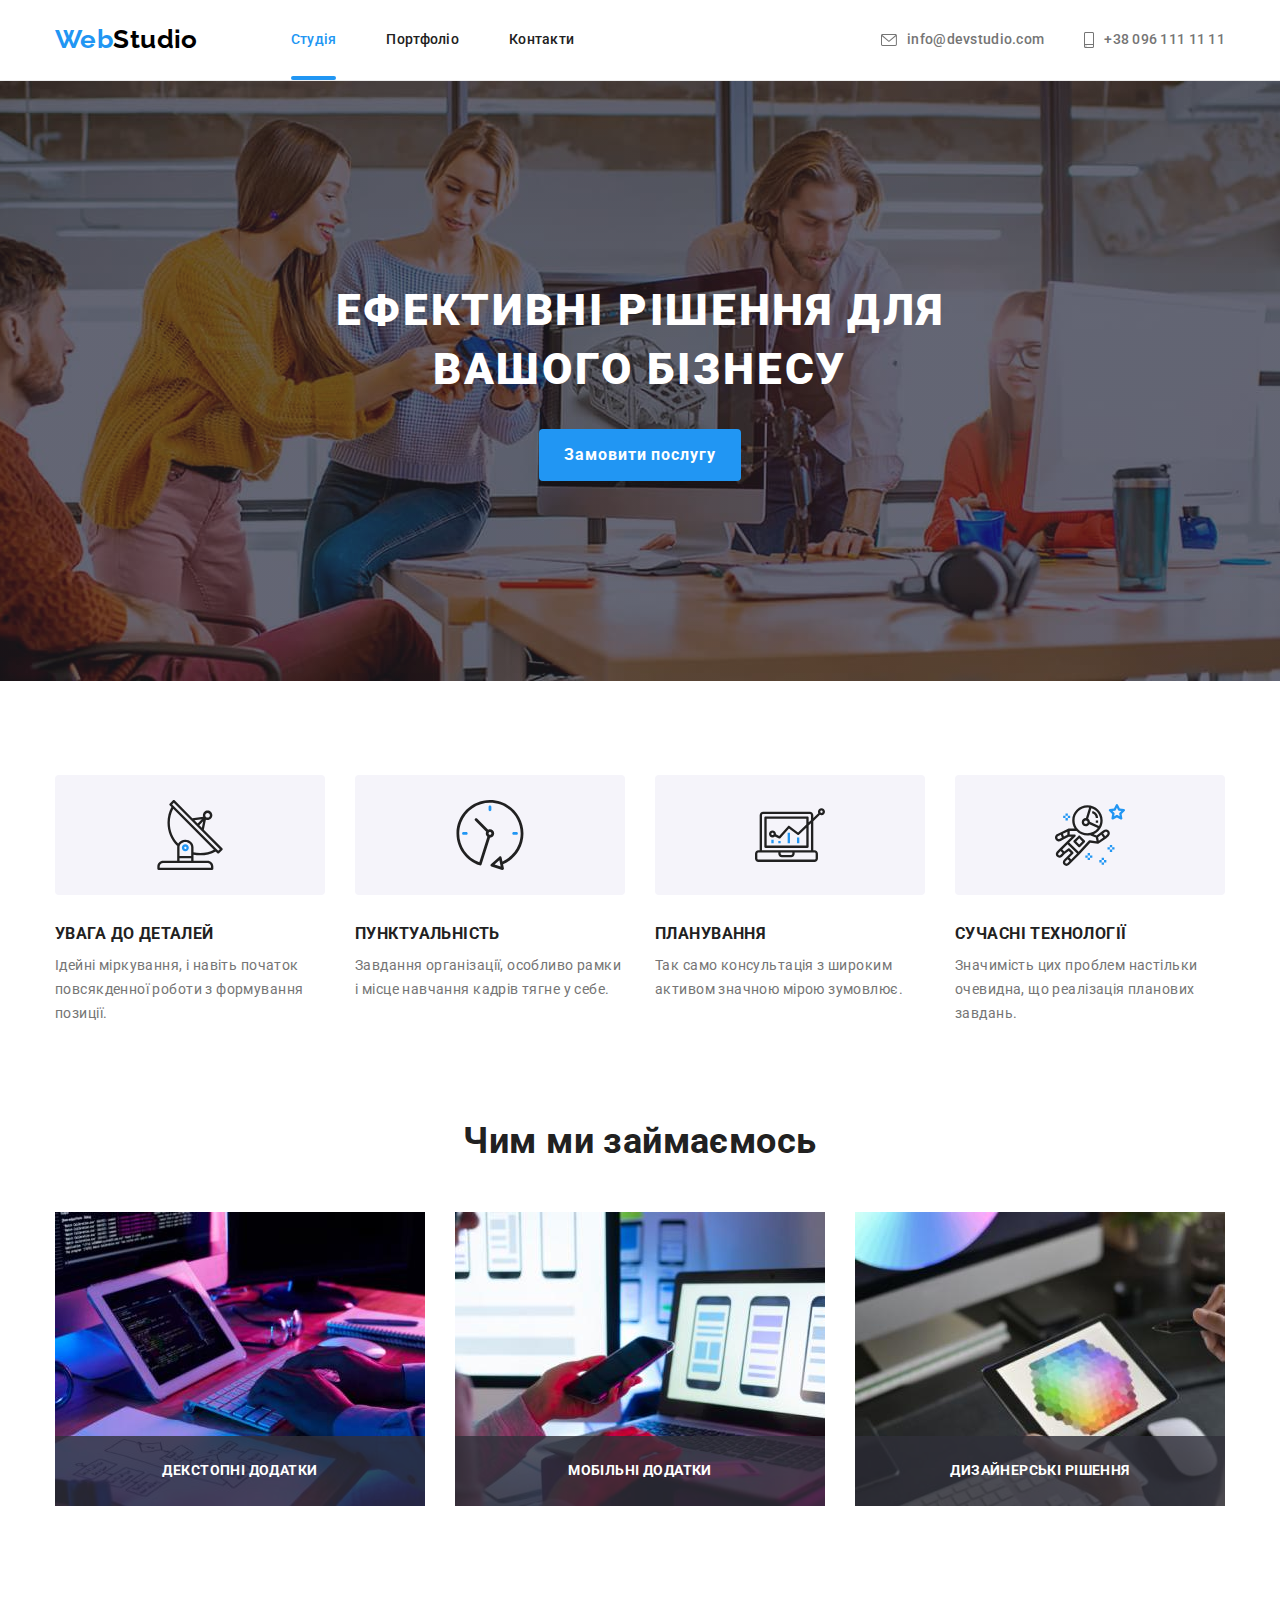
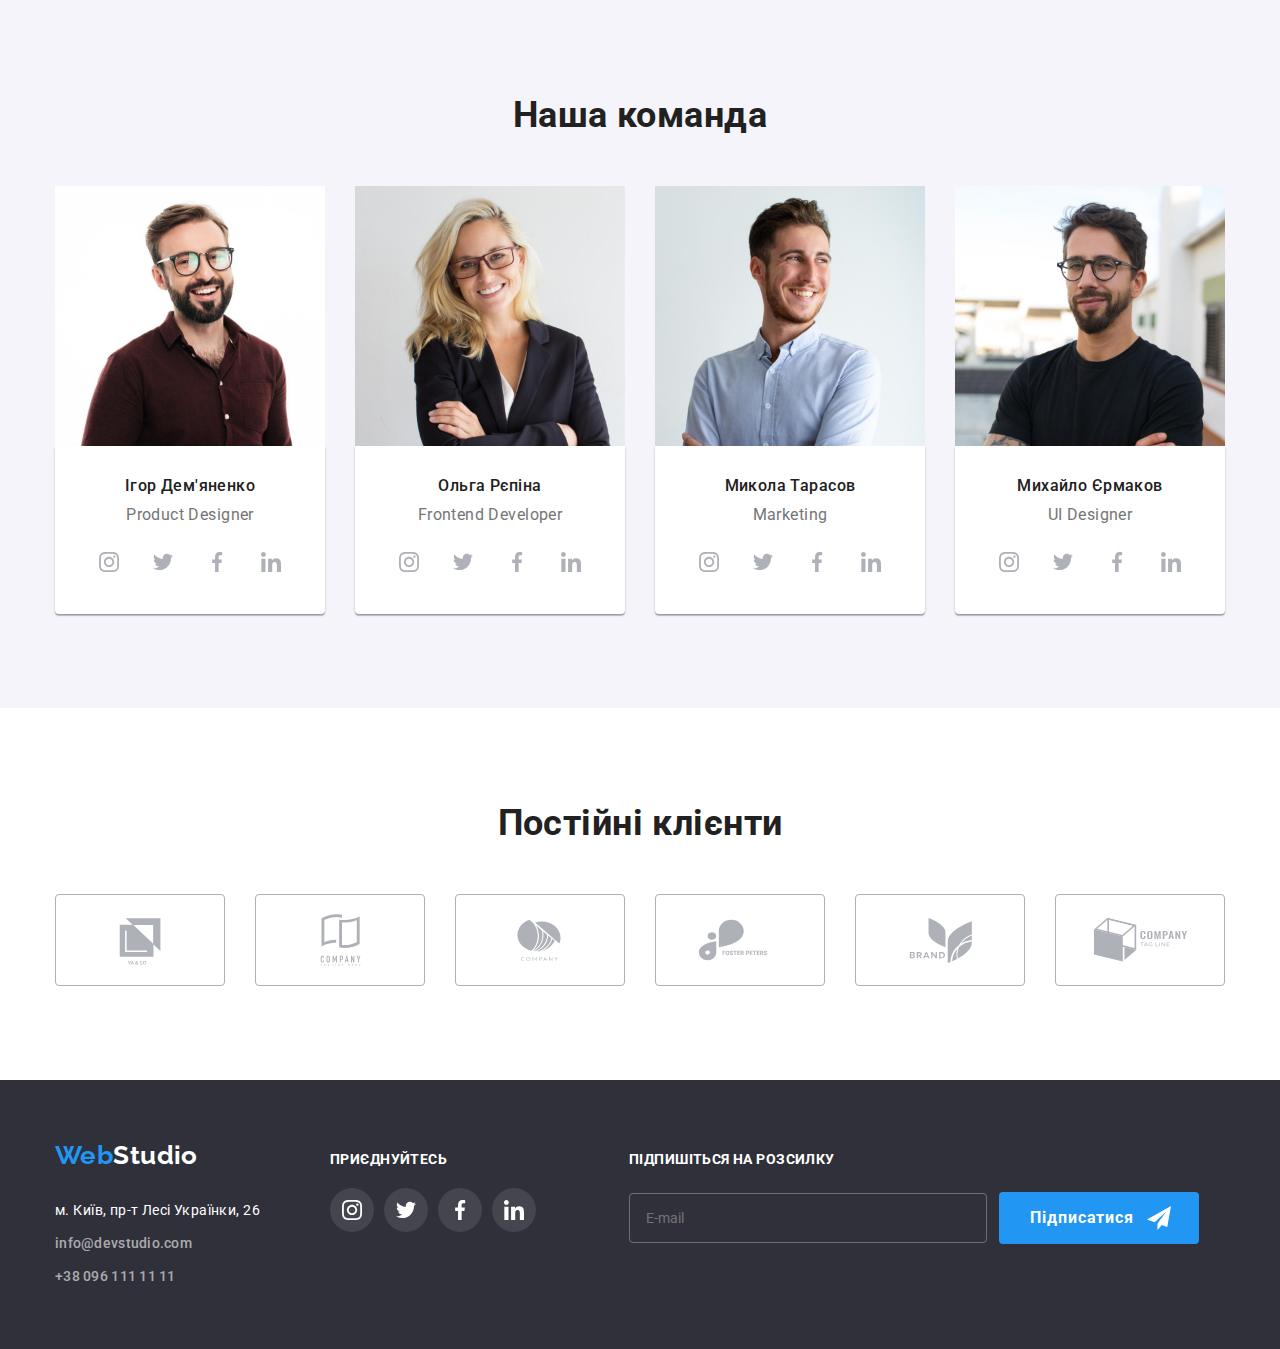
==== index.html @ a592a8cf "додала розмітку та оформлення форм" ====
<!DOCTYPE html>
<html lang="uk">
  <head>
    <meta charset="UTF-8" />
    <meta http-equiv="X-UA-Compatible" content="IE=edge" />
    <meta name="viewport" content="width=device-width, initial-scale=1.0" />
    <title>Web Studio</title>
    <link rel="preconnect" href="https://fonts.googleapis.com" />
    <link rel="preconnect" href="https://fonts.gstatic.com" crossorigin />
    <link
      href="https://fonts.googleapis.com/css2?family=Raleway:wght@700&family=Roboto:wght@400;500;700;900&display=swap"
      rel="stylesheet"
    />
    <link
      rel="stylesheet"
      href="https://cdnjs.cloudflare.com/ajax/libs/modern-normalize/1.1.0/modern-normalize.min.css"
    />
    <link rel="stylesheet" href="./css/styles.css" />
  </head>
  <body>
    <header class="header-section">
      <nav class="container main-nav">
        <a class="logo-header" href="./index.html"><span class="logo-web">Web</span>Studio</a>
        <ul class="header-list list">
          <li class="item">
            <a class="header-link link current-link" href="./index.html">Студія</a>
          </li>
          <li class="item"><a class="header-link link" href="./portfolio.html">Портфоліо</a></li>
          <li class="item"><a class="header-link link" href="#">Контакти</a></li>
        </ul>

        <ul class="contact-list list">
          <li class="item-contact">
            <a class="contact-link link" href="mailto:info@devstudio.com">
              <svg width="16" height="12" class="contact-icons">
                <use href="./images/icons.svg#icon-envelope"></use>
              </svg>
              info@devstudio.com
            </a>
          </li>
          <li class="item-contact">
            <a href="tel:+380961111111" class="contact-link link">
              <svg width="10" height="16" class="contact-icons">
                <use href="./images/icons.svg#icon-smartphone"></use>
              </svg>
              +38 096 111 11 11
            </a>
          </li>
        </ul>
      </nav>
    </header>

    <main>
      <section class="section-hero">
        <div class="banner container">
          <h1 class="title-hero">
            Ефективні рішення для <br />
            вашого бізнесу
          </h1>
          <button type="button" class="button-hero" data-modal-open>Замовити послугу</button>
        </div>
      </section>

      <section class="section-feature section">
        <div class="container">
          <h2 class="visually-hidden">Особливості</h2>
          <ul class="feature-list list">
            <li class="item">
              <div class="feature-div">
                <svg width="70" height="70" class="feature-icons">
                  <use href="./images/icons.svg#icon-antenna"></use>
                </svg>
              </div>
              <h3 class="subtitle-feature">Увага до деталей</h3>
              <p class="text">
                Ідейні міркування, і навіть початок повсякденної роботи з формування позиції.
              </p>
            </li>
            <li class="item">
              <div class="feature-div">
                <svg width="70" height="70" class="feature-icons">
                  <use href="./images/icons.svg#icon-clock"></use>
                </svg>
              </div>
              <h3 class="subtitle-feature">Пунктуальність</h3>
              <p class="text">
                Завдання організації, особливо рамки і місце навчання кадрів тягне у себе.
              </p>
            </li>
            <li class="item">
              <div class="feature-div">
                <svg width="70" height="70" class="feature-icons">
                  <use href="./images/icons.svg#icon-diagram"></use>
                </svg>
              </div>
              <h3 class="subtitle-feature">Планування</h3>
              <p class="text">Так само консультація з широким активом значною мірою зумовлює.</p>
            </li>
            <li class="item">
              <div class="feature-div">
                <svg width="70" height="70" class="feature-icons">
                  <use href="./images/icons.svg#icon-astronaut"></use>
                </svg>
              </div>
              <h3 class="subtitle-feature">Сучасні технології</h3>
              <p class="text">
                Значимість цих проблем настільки очевидна, що реалізація планових завдань.
              </p>
            </li>
          </ul>
        </div>
      </section>

      <section class="section-work section">
        <div class="container">
          <h2 class="title">Чим ми займаємось</h2>
          <ul class="work-list list">
            <li class="item">
              <div class="work-box">
                <img src="./images/photo1.jpg" alt="Декстопні додатки" width="370" height="294" />
                <p class="work-thumb">Декстопні додатки</p>
              </div>
            </li>
            <li class="item">
              <div class="work-box">
                <img src="./images/photo2.jpg" alt="Мобільні додатки" width="370" height="294" />
                <p class="work-thumb">Мобільні додатки</p>
              </div>
            </li>
            <li class="item">
              <div class="work-box">
                <img
                  src="./images/photo3.jpg"
                  alt="Дизайнерські рішення"
                  width="370"
                  height="294"
                />
                <p class="work-thumb">Дизайнерські рішення</p>
              </div>
            </li>
          </ul>
        </div>
      </section>

      <section class="section-team section">
        <div class="container">
          <h2 class="title">Наша команда</h2>
          <ul class="team-list list">
            <li class="team-item">
              <img
                src="./images/person1.jpg"
                alt="Чоловік в коричневій сорочці в окулярах посміхається"
                width="270"
              />
              <div class="team-info">
                <h3 class="name">Ігор Дем'яненко</h3>
                <p lang="en" class="profession">Product Designer</p>
                <ul class="list team-soc-list">
                  <li class="team-soc-items">
                    <a href="#" class="team-soc-link link">
                      <svg width="20" height="20" class="team-soc-icons">
                        <use href="./images/icons.svg#icon-instagram"></use>
                      </svg>
                    </a>
                  </li>
                  <li class="team-soc-items">
                    <a href="#" class="team-soc-link link">
                      <svg width="20" height="20" class="team-soc-icons">
                        <use href="./images/icons.svg#icon-twitter"></use>
                      </svg>
                    </a>
                  </li>
                  <li class="team-soc-items">
                    <a href="#" class="team-soc-link link">
                      <svg width="20" height="20" class="team-soc-icons">
                        <use href="./images/icons.svg#icon-facebook"></use>
                      </svg>
                    </a>
                  </li>
                  <li class="team-soc-items">
                    <a href="#" class="team-soc-link link">
                      <svg width="20" height="20" class="team-soc-icons">
                        <use href="./images/icons.svg#icon-linkedin"></use>
                      </svg>
                    </a>
                  </li>
                </ul>
              </div>
            </li>
            <li class="team-item">
              <img
                src="./images/person2.jpg"
                alt="Жінка в чорному жакеті в окулярах посміхається"
                width="270"
              />
              <div class="team-info">
                <h3 class="name">Ольга Рєпіна</h3>
                <p lang="en" class="profession">Frontend Developer</p>
                <ul class="list team-soc-list">
                  <li class="team-soc-items">
                    <a href="#" class="team-soc-link link">
                      <svg width="20" height="20" class="team-soc-icons">
                        <use href="./images/icons.svg#icon-instagram"></use>
                      </svg>
                    </a>
                  </li>
                  <li class="team-soc-items">
                    <a href="#" class="team-soc-link link">
                      <svg width="20" height="20" class="team-soc-icons">
                        <use href="./images/icons.svg#icon-twitter"></use>
                      </svg>
                    </a>
                  </li>
                  <li class="team-soc-items">
                    <a href="#" class="team-soc-link link">
                      <svg width="20" height="20" class="team-soc-icons">
                        <use href="./images/icons.svg#icon-facebook"></use>
                      </svg>
                    </a>
                  </li>
                  <li class="team-soc-items">
                    <a href="#" class="team-soc-link link">
                      <svg width="20" height="20" class="team-soc-icons">
                        <use href="./images/icons.svg#icon-linkedin"></use>
                      </svg>
                    </a>
                  </li>
                </ul>
              </div>
            </li>
            <li class="team-item">
              <img
                src="./images/person3.jpg"
                alt="Чоловік в блакитній сорочці посміхається"
                width="270"
              />
              <div class="team-info">
                <h3 class="name">Микола Тарасов</h3>
                <p lang="en" class="profession">Marketing</p>
                <ul class="list team-soc-list">
                  <li class="team-soc-items">
                    <a href="#" class="team-soc-link link">
                      <svg width="20" height="20" class="team-soc-icons">
                        <use href="./images/icons.svg#icon-instagram"></use>
                      </svg>
                    </a>
                  </li>
                  <li class="team-soc-items">
                    <a href="#" class="team-soc-link link">
                      <svg width="20" height="20" class="team-soc-icons">
                        <use href="./images/icons.svg#icon-twitter"></use>
                      </svg>
                    </a>
                  </li>
                  <li class="team-soc-items">
                    <a href="#" class="team-soc-link link">
                      <svg width="20" height="20" class="team-soc-icons">
                        <use href="./images/icons.svg#icon-facebook"></use>
                      </svg>
                    </a>
                  </li>
                  <li class="team-soc-items">
                    <a href="#" class="team-soc-link link">
                      <svg width="20" height="20" class="team-soc-icons">
                        <use href="./images/icons.svg#icon-linkedin"></use>
                      </svg>
                    </a>
                  </li>
                </ul>
              </div>
            </li>
            <li class="team-item">
              <img
                src="./images/person4.jpg"
                alt="Чоловік в чорній сорочці в окулярах"
                width="270"
              />
              <div class="team-info">
                <h3 class="name">Михайло Єрмаков</h3>
                <p lang="en" class="profession">UI Designer</p>
                <ul class="list team-soc-list">
                  <li class="team-soc-items">
                    <a href="#" class="team-soc-link link">
                      <svg width="20" height="20" class="team-soc-icons">
                        <use href="./images/icons.svg#icon-instagram"></use>
                      </svg>
                    </a>
                  </li>
                  <li class="team-soc-items">
                    <a href="#" class="team-soc-link link">
                      <svg width="20" height="20" class="team-soc-icons">
                        <use href="./images/icons.svg#icon-twitter"></use>
                      </svg>
                    </a>
                  </li>
                  <li class="team-soc-items">
                    <a href="#" class="team-soc-link link">
                      <svg width="20" height="20" class="team-soc-icons">
                        <use href="./images/icons.svg#icon-facebook"></use>
                      </svg>
                    </a>
                  </li>
                  <li class="team-soc-items">
                    <a href="#" class="team-soc-link link">
                      <svg width="20" height="20" class="team-soc-icons">
                        <use href="./images/icons.svg#icon-linkedin"></use>
                      </svg>
                    </a>
                  </li>
                </ul>
              </div>
            </li>
          </ul>
        </div>
      </section>

      <section class="section-client section">
        <div class="container">
          <h2 class="title">Постійні клієнти</h2>

          <ul class="client-list list">
            <li class="client-item">
              <a href="#" class="client-link link">
                <svg width="106" height="60" class="client-icon">
                  <use href="./images/icons.svg#icon-client1"></use>
                </svg>
              </a>
            </li>

            <li class="client-item">
              <a href="#" class="client-link link">
                <svg width="106" height="60" class="client-icon">
                  <use href="./images/icons.svg#icon-client2"></use>
                </svg>
              </a>
            </li>

            <li class="client-item">
              <a href="#" class="client-link link">
                <svg width="106" height="60" class="client-icon">
                  <use href="./images/icons.svg#icon-client3"></use>
                </svg>
              </a>
            </li>

            <li class="client-item">
              <a href="#" class="client-link link">
                <svg width="106" height="60" class="client-icon">
                  <use href="./images/icons.svg#icon-client4"></use>
                </svg>
              </a>
            </li>

            <li class="client-item">
              <a href="#" class="client-link link">
                <svg width="106" height="60" class="client-icon">
                  <use href="./images/icons.svg#icon-client5"></use>
                </svg>
              </a>
            </li>

            <li class="client-item">
              <a href="#" class="client-link link">
                <svg width="106" height="60" class="client-icon">
                  <use href="./images/icons.svg#icon-client6"></use>
                </svg>
              </a>
            </li>
          </ul>
        </div>
      </section>
    </main>

    <footer class="footer">
      <div class="container">
        <div class="footer-container">
          <div class="footer-contact">
            <a class="logo-footer" href="./index.html"><span class="logo-web">Web</span>Studio</a>
            <address>
              <ul class="footer-list list">
                <li class="item">
                  <a
                    class="address"
                    href="https://goo.gl/maps/CPtrU1FHBa2aNyZL9"
                    target="_blank"
                    rel="noopener noreferrer nofollow"
                    >м. Київ, пр-т Лесі Українки, 26</a
                  >
                </li>
                <li class="item">
                  <a class="footer-contact-link link" href="mailto:info@devstudio.com"
                    >info@devstudio.com</a
                  >
                </li>
                <li class="item">
                  <a class="footer-contact-link link" href="tel:+380961111111">+38 096 111 11 11</a>
                </li>
              </ul>
            </address>
          </div>

          <div class="sign-up">
            <p class="footer-sign-up-text">Приєднуйтесь</p>

            <ul class="sign-up-list list">
              <li class="sign-up-item">
                <a href="https://instagram" class="sign-up-link link">
                  <svg class="sign-up-icon" width="20" height="20">
                    <use href="./images/icons.svg#icon-instagram"></use>
                  </svg>
                </a>
              </li>

              <li class="sign-up-item">
                <a href="https://twitter" class="sign-up-link link">
                  <svg class="sign-up-icon" width="20" height="20">
                    <use href="./images/icons.svg#icon-twitter"></use>
                  </svg>
                </a>
              </li>

              <li class="sign-up-item">
                <a href="https://facebook" class="sign-up-link link">
                  <svg class="sign-up-icon" width="20" height="20">
                    <use href="./images/icons.svg#icon-facebook"></use>
                  </svg>
                </a>
              </li>

              <li class="sign-up-item">
                <a href="https://linkedn" class="sign-up-link link">
                  <svg class="sign-up-icon" width="20" height="20">
                    <use href="./images/icons.svg#icon-linkedin"></use>
                  </svg>
                </a>
              </li>
            </ul>
          </div>
          <div class="form-footer">
            <p class="mail-footer">Підпишіться на розсилку</p>
            <form class="form-mail">
              <label for="mail"></label>
              <input type="email" name="mail" id="mail" class="footer-input" placeholder="E-mail" />
              <div class="div-button-footer">
                <button class="button-footer" type="submit">Підписатися</button>
                <svg width="24" height="24" class="icon-telegram">
                  <use href="./images/icons.svg#icon-telegram"></use>
                </svg>
              </div>
            </form>
          </div>
        </div>
      </div>
    </footer>

    <div class="backdrop is-hidden" data-modal>
      <div class="modal">
        <button type="button" class="close-button" data-modal-close>
          <svg width="11" height="11">
            <use href="./images/icons.svg#icon-vector"></use>
          </svg>
        </button>
        <p class="modal-header">Залиште свої дані, ми вам передзвонимо</p>
        <form class="form">

          <div class="form-field">
            <label class="form-label" for="name">Ім'я</label>
            <div class="form-icon">
              <input class="form-input" type="text" name="name" id="name" />
              <svg width="18" height="18" class="icon-input">
                <use href="./images/icons.svg#icon-person-black"></use>
              </svg>
            </div>
          </div>

          <div class="form-field">
            <label class="form-label" for="tel">Телефон</label>
            <div class="form-icon">
              <input class="form-input" type="tel" name="tel" id="tel" />
              <svg width="18" height="18" class="icon-input">
                <use href="./images/icons.svg#icon-phone-black"></use>
              </svg>
            </div>
          </div>

          <div class="form-field">
            <label class="form-label" for="email">Пошта</label>
            <div class="form-icon">
              <input class="form-input" type="email" name="mail" id="email" />
              <svg width="18" height="18" class="icon-input">
                <use href="./images/icons.svg#icon-email-black"></use>
              </svg>
            </div>
          </div>

          <label class="form-label" for="comment">Коментар</label>
          <textarea
            name="comment"
            id="comment"
            class="form-text"
            placeholder="Ведіть текст"
          ></textarea>

          <div class="form-field-checkbox">
            <label class="label-checkbox">
              <input class="input-checkbox" type="checkbox" name="policy" id="policy" />
              <span class="icon-checkbox"></span>Погоджуюся з розсилкою та приймаю 
              <a class="link-policy" href=""> Умови договору</a>
            </label>
          </div>

          <button type="submit" class="form-button">Відправити</button>
        </form>
      </div>
    </div>

    <script src="./js/modal.js"></script>
  </body>
</html>
---- css/styles.css ----
:root {
  --title-text-color: #212121;
  --accent-color: #2196f3;
  --primery-text-color: #757575;
  --primery-white-color: #ffffff;
  --bkg-block-color: #2f303a;
  --button-color: #f5f4fa;
  --black-color: #000000;
  --border-color: #ececec;
  --second-border-color: #eeeeee;
  --fill-icon: #afb1b8;

  --timing-function: cubic-bezier(0.4, 0, 0.2, 1);
}

body {
  color: var(--primery-text-color);
  background-color: var(--primery-white-color);
  font-family: 'Roboto', sans-serif;
  font-size: 14px;
  letter-spacing: 0.03em;
  line-height: 1.71;
}

h1,
h2,
h3,
h4,
h5,
h6,
p {
  margin: 0;
}

.list {
  padding: 0;
  margin: 0;
  list-style: none;
}
.link {
  text-decoration: none;
}

img {
  display: block;
  max-width: 100%;
  height: auto;
}

.container {
  width: 1200px;
  padding-left: 15px;
  padding-right: 15px;
  margin-left: auto;
  margin-right: auto;

  /* outline: 1px solid red; */
}

.section {
  padding-top: 94px;
  padding-bottom: 94px;
}

/* Header */
.header-section {
  border-bottom-width: 1px;
  border-bottom-style: solid;
  border-bottom-color: var(--border-color);
}
.logo-header {
  color: var(--black-color);
  text-decoration: none;
  font-family: 'Raleway', sans-serif;
  font-weight: 700;
  font-size: 26px;
  line-height: 1.2;
}
.logo-web {
  color: var(--accent-color);
}
.main-nav {
  display: flex;
  align-items: center;
}
.header-list {
  display: flex;
  margin-left: 93px;
}
.header-list .item:not(:last-child) {
  margin-right: 50px;
}
.contact-list {
  display: flex;
  margin-left: auto;
  justify-content: center;
  align-items: center;
}
.item-contact:not(:last-child) {
  margin-right: 40px;
}
.header-link {
  display: block;
  padding: 32px 0;
}
.header-link,
.contact-link {
  color: var(--title-text-color);
  font-weight: 500;
  font-size: 14px;
  line-height: 1.14;
  letter-spacing: 0.02em;

  transition-property: color;
  transition-duration: 250ms;
  transition-timing-function: var(--timing-function);
}
.header-link:hover,
.header-link:focus,
.contact-link:hover,
.contact-link:focus {
  color: var(--accent-color);
}
.current-link {
  position: relative;
  color: var(--accent-color);
}
.current-link::after {
  content: '';
  position: absolute;
  bottom: 0;
  left: 0;
  width: 100%;
  height: 4px;

  background: #2196f3;
  border-radius: 2px;
}
.contact-link {
  width: 100%;
  height: 100%;
  display: flex;
  justify-content: center;
  align-items: center;
  color: var(--primery-text-color);
  font-style: normal;
}
.contact-icons {
  margin-right: 10px;
  fill: var(--primery-text-color);

  transition-property: fill;
  transition-duration: 250ms;
  transition-timing-function: var(--timing-function);
}
.contact-link:hover .contact-icons,
.contact-link:focus .contact-icons {
  fill: var(--accent-color);
}

/* Hero  */
.section-hero {
  background-color: var(--bkg-block-color);
  text-align: center;
  padding-top: 200px;
  padding-bottom: 200px;
  max-width: 1600px;
  margin-left: auto;
  margin-right: auto;
  background-color: #c4c4c4;
  background-image: linear-gradient(to right, rgba(47, 48, 58, 0.4), rgba(47, 48, 58, 0.4)),
    url(../images/overlay.jpg);
  background-size: cover;
  background-repeat: no-repeat;
  background-position: center;
}
.title-hero {
  margin-bottom: 30px;

  color: var(--primery-white-color);
  font-weight: 900;
  font-size: 44px;
  line-height: 1.34;
  text-align: center;
  letter-spacing: 0.06em;
  text-transform: uppercase;
}
.button-hero {
  display: inline-block;
  border: 1px solid transparent;
  border-radius: 4px;
  padding: 10px 24px;
  min-width: 200px;

  color: var(--primery-white-color);
  background-color: var(--accent-color);
  font-family: inherit;
  font-weight: 700;
  font-size: 16px;
  line-height: 1.88;
  text-align: center;
  cursor: pointer;
  letter-spacing: 0.06em;

  transition-property: background-color, box-shadow;
  transition-duration: 250ms;
  transition-timing-function: var(--timing-function);
}
.button-hero:hover,
.button-hero:focus {
  background-color: #188ce8;
  box-shadow: 0px 4px 4px rgba(0, 0, 0, 0.15);
}

/* Модальне вікно */
.backdrop.is-hidden {
  visibility: hidden;
  opacity: 0;
  pointer-events: none;
}
.backdrop {
  position: fixed;
  left: 0px;
  top: 0px;
  width: 100%;
  height: 100%;
  background: rgba(0, 0, 0, 0.2);
  transition-property: opacity, visibility;
  transition-duration: 300ms;
  transition-timing-function: var(--timing-function);
}
.modal {
  position: absolute;
  top: 50%;
  left: 50%;
  transform: translate(-50%, -50%) scale(1);

  width: 528px;
  height: 581px;

  padding: 37px 32px 43px 48px;

  background-color: var(--primery-white-color);
  box-shadow: 0px 1px 3px rgba(0, 0, 0, 0.12), 0px 1px 1px rgba(0, 0, 0, 0.14),
    0px 2px 1px rgba(0, 0, 0, 0.2);
  border-radius: 4px;

  transition-property: transform;
  transition-duration: 300ms;
  transition-timing-function: var(--timing-function);
}
.close-button {
  position: absolute;
  top: 8px;
  right: 8px;

  display: flex;
  align-items: center;
  justify-content: center;

  width: 30px;
  height: 30px;
  background-color: var(--primery-white-color);
  border: 1px solid rgba(0, 0, 0, 0.1);
  border-radius: 50%;
  cursor: pointer;

  transition: fill 250ms var(--timing-function);
}
.close-button:hover,
.close-button:focus {
  fill: var(--accent-color);
}

.backdrop.is-hidden .modal {
  transform: translate(-50%, -50%) scale(0);
}

.form {
  display: flex;
  flex-direction: column;
  margin-left: auto;
  margin-right: auto;
}
.modal-header {
  margin-bottom: 12px;
  font-weight: 700;
  font-size: 20px;
  line-height: 1.15;
  text-align: center;
  color: var(--title-text-color);
}
.form-input {
  width: 100%;
  height: 40px;

  border: 1px solid rgba(33, 33, 33, 0.2);
  border-radius: 4px;
  padding-left: 42px;
  outline: none;

  font-weight: 400;
  font-size: 12px;
  line-height: 1.17;

  transition: border-color 250ms var(--timing-function);
}
.form-input:focus,
.form-input:hover {
  border-color: var(--accent-color);
}
.form-icon {
  position: relative;
}
.icon-input {
  position: absolute;
  top: 50%;
  left: 12px;
  transform: translateY(-50%);

  transition: fill 250ms var(--timing-function);
}
.form-input:focus + .icon-input,
.form-input:hover + .icon-input {
  fill: var(--accent-color);
}
.form-field {
  display: flex;
  flex-direction: column;
  margin-bottom: 10px;
}
.form-label {
  display: block;
  margin-bottom: 4px;

  font-weight: 400;
  font-size: 12px;
  line-height: 1.17;
  letter-spacing: 0.01em;
  color: var(--primery-text-color);
}
textarea {
  resize: none;
}
.form-text {
  width: 100%;
  height: 120px;
  padding: 12px 16px;
  margin-bottom: 20px;

  border: 1px solid rgba(33, 33, 33, 0.2);
  border-radius: 4px;
  outline: none;
  font-size: 12px;

  transition: border-color 250ms var(--timing-function);
}
.form-text:focus,
.form-text:hover {
  border-color: var(--accent-color);
}
.form-text::placeholder {
  font-weight: 400;
  font-size: 12px;
  line-height: 1.17;
  letter-spacing: 0.01em;
  color: rgba(117, 117, 117, 0.5);
}
.form-field-checkbox {
  display: flex;
  align-items: center;
  justify-content: center;
}
.input-checkbox {
  margin-right: 8px;
  appearance: none;
  position: absolute;
}
.icon-checkbox {
  display: inline-block;
  width: 16px;
  height: 15px;
  margin-right: 7px;

  border: 2px solid #212121;
  border-radius: 2px;
}
.input-checkbox:checked + .icon-checkbox {
  background-color: var(--accent-color);
  border-color: var(--accent-color);
  background-image: url(../images/icon-check.svg);
  background-size: contain;
  background-origin: border-box;
}
.label-checkbox {
  display: flex;
  align-items: center;
  color: var(--primery-text-color);
}
.link-policy {
  color: var(--accent-color);
}

.form-button {
  display: inline-block;
  border: 1px solid transparent;
  border-radius: 4px;
  padding: 10px;
  margin-top: 30px;
  margin-left: auto;
  margin-right: auto;
  min-width: 200px;

  color: var(--primery-white-color);
  background-color: var(--accent-color);
  font-family: inherit;
  font-weight: 700;
  font-size: 16px;
  line-height: 1.88;
  text-align: center;
  cursor: pointer;
  letter-spacing: 0.06em;

  transition-property: background-color, box-shadow;
  transition-duration: 250ms;
  transition-timing-function: var(--timing-function);
}
.form-button:hover,
.form-button:focus {
  background-color: #188ce8;
  box-shadow: 0px 4px 4px rgba(0, 0, 0, 0.15);
}

/* Особливості */
.visually-hidden {
  position: absolute;
  width: 1px;
  height: 1px;
  margin: -1px;
  border: 0;
  padding: 0;
  white-space: nowrap;
  clip-path: inset(100%);
  clip: rect(0 0 0 0);
  overflow: hidden;
}
.feature-list {
  display: flex;
}
.feature-list .item {
  max-width: 270px;
}

.feature-div {
  width: 270px;
  height: 120px;
  display: flex;
  justify-content: center;
  align-items: center;
  background-color: #f5f4fa;
  margin-bottom: 30px;
  border-radius: 4px;
}

.feature-list .item:not(:last-child) {
  margin-right: 30px;
}
.subtitle-feature {
  margin-bottom: 10px;

  color: var(--title-text-color);
  font-weight: 700;
  line-height: 1.15;
  text-transform: uppercase;
}

/* Чим ми займаємось */
.section-work {
  padding-top: 0;
}
.title {
  margin-bottom: 50px;

  color: var(--title-text-color);
  font-weight: 700;
  font-size: 36px;
  line-height: 1.17;
  text-align: center;
}
.work-list {
  display: flex;
}
.work-list .item:not(:last-child) {
  margin-right: 30px;
}
.work-box {
  position: relative;
}
.work-thumb {
  position: absolute;
  bottom: 0;
  width: 100%;
  padding: 27px 0;
  font-weight: 700;
  line-height: 1.1;
  text-align: center;
  text-transform: uppercase;
  color: var(--primery-white-color);
  background-color: rgba(47, 48, 58, 0.8);
}

/* Команда */
.section-team {
  background-color: var(--button-color);
}
.team-list {
  display: flex;
}
.team-item:not(:last-child) {
  margin-right: 30px;
}
.team-item {
  background-color: var(--primery-white-color);
}
.team-info {
  padding-top: 30px;
  padding-bottom: 30px;
  box-shadow: 0px 1px 3px rgba(0, 0, 0, 0.12), 0px 1px 1px rgba(0, 0, 0, 0.14),
    0px 2px 1px rgba(0, 0, 0, 0.2);
  border-radius: 0px 0px 4px 4px;
}
.name {
  margin-bottom: 10px;

  color: var(--title-text-color);
  font-weight: 500;
  font-size: 16px;
  line-height: 1.2;
  text-align: center;
}
.profession {
  margin-bottom: 16px;
  font-size: 16px;
  line-height: 1.2;
  text-align: center;
}

.team-soc-list {
  display: flex;
  justify-content: center;
  align-items: center;
}
.team-soc-items {
  width: 44px;
  height: 44px;
}
.team-soc-items:not(:last-child) {
  margin-right: 10px;
}
.team-soc-link {
  width: 100%;
  height: 100%;
  display: flex;
  border-radius: 50%;
  justify-content: center;
  align-items: center;
  color: var(--fill-icon);

  transition-property: background-color, color;
  transition-duration: 250ms;
  transition-timing-function: var(--timing-function);
}
.team-soc-link:hover,
.team-soc-link:focus {
  background-color: var(--accent-color);
  color: var(--primery-white-color);
}
.team-soc-icons {
  fill: currentColor;
}

/* <!-- Постійні клієнти --> */

.client-list {
  display: flex;
}
.client-item {
  width: 170px;
  height: 92px;
}
.client-item:not(:last-child) {
  margin-right: 30px;
}
.client-link {
  width: 100%;
  height: 100%;
  display: inline-block;
  padding: 16px 32px;
  fill: var(--fill-icon);
  border: 1px solid var(--fill-icon);
  border-radius: 4px;

  transition-property: fill, border, border-radius;
  transition-duration: 250ms;
  transition-timing-function: var(--timing-function);
}
.client-link:hover,
.client-link:focus {
  fill: var(--accent-color);
  border: 1px solid var(--accent-color);
  border-radius: 4px;
}

/* Footer */
.footer {
  padding-top: 60px;
  padding-bottom: 60px;
  background-color: var(--bkg-block-color);
}
.footer-container {
  display: flex;
  align-items: baseline;
}
.address {
  color: var(--primery-white-color);
  text-decoration: none;
  font-style: normal;
}
.logo-footer {
  display: block;
  margin-bottom: 28px;

  color: var(--primery-white-color);
  text-decoration: none;
  font-family: 'Raleway', sans-serif;
  font-weight: 700;
  font-size: 26px;
  line-height: 1.2;
}
.footer-list .item:not(:last-child) {
  margin-bottom: 9px;
}
.footer-contact-link {
  color: rgba(255, 255, 255, 0.6);
  font-weight: 500;
  line-height: 1.14;
  letter-spacing: 0.02em;
  font-style: normal;

  transition-property: color;
  transition-duration: 250ms;
  transition-timing-function: var(--timing-function);
}
.footer-contact-link:hover,
.footer-contact-link:focus {
  color: var(--accent-color);
}

.sign-up {
  margin-left: 70px;
}
.footer-sign-up-text {
  font-weight: 700;
  line-height: 1.14;
  text-transform: uppercase;
  color: var(--primery-white-color);
  margin-bottom: 20px;
}
.sign-up-list {
  display: flex;
  justify-content: center;
  align-items: center;
}
.sign-up-item {
  width: 44px;
  height: 44px;
}
.sign-up-item:not(:last-child) {
  margin-right: 10px;
}
.sign-up-link {
  width: 100%;
  height: 100%;
  display: flex;
  border-radius: 50%;
  align-items: center;
  justify-content: center;
  background: rgba(255, 255, 255, 0.1);
  color: var(--primery-white-color);

  transition-property: background-color;
  transition-duration: 250ms;
  transition-timing-function: var(--timing-function);
}
.sign-up-link:hover,
.sign-up-link:focus {
  background-color: var(--accent-color);
}
.sign-up-icon {
  fill: currentColor;
}

.form-footer {
  margin-left: 93px;
}
.mail-footer {
  margin-bottom: 20px;
  font-weight: 700;
  font-size: 14px;
  text-transform: uppercase;
  color: var(--primery-white-color);
}
.footer-input {
  width: 358px;
  height: 50px;
  padding: 15px 16px;
  border: 1px solid rgba(255, 255, 255, 0.3);
  border-radius: 4px;
  background-color: transparent;
  outline: none;
}
.button-footer {
  display: inline-block;
  border: 1px solid transparent;
  border-radius: 4px;
  padding: 10px 62px 10px 28px;
  min-width: 200px;
  margin-left: 12px;

  color: var(--primery-white-color);
  background-color: var(--accent-color);
  font-family: inherit;
  font-weight: 700;
  font-size: 16px;
  line-height: 1.88;
  text-align: center;
  cursor: pointer;
  letter-spacing: 0.06em;
}
.form-mail {
  display: flex;
  align-items: center;
}
.div-button-footer {
  position: relative;
}
.icon-telegram {
  position: absolute;
  top: 50%;
  right: 28px;
  transform: translateY(-50%);
  margin-left: 10px;
  fill: var(--primery-white-color);
}

/* Portfolio */
.button-list {
  display: flex;
  justify-content: center;
  margin-bottom: 50px;
}
.button-list .item:not(:last-child) {
  margin-right: 8px;
}
.btn {
  display: inline-block;
  border: 1px solid transparent;
  border-radius: 4px;
  padding: 6px 22px;

  color: var(--title-text-color);
  background-color: var(--button-color);
  font-family: inherit;
  font-weight: 500;
  font-size: 16px;
  line-height: 1.6;
  text-align: center;
  cursor: pointer;

  transition-property: background-color, color, box-shadow;
  transition-duration: 250ms;
  transition-timing-function: var(--timing-function);
}
.btn:hover,
.btn:focus {
  color: var(--primery-white-color);
  background-color: var(--accent-color);
  box-shadow: 0px 3px 1px rgba(0, 0, 0, 0.1), 0px 1px 2px rgba(0, 0, 0, 0.08),
    0px 2px 2px rgba(0, 0, 0, 0.12);
}
.portfolio-list {
  display: flex;
  flex-wrap: wrap;
}
.portfolio-item {
  width: calc((100% - 60px) / 3);
  margin-right: 30px;
  margin-bottom: 30px;
}
.portfolio-link {
  display: block;

  transition-property: box-shadow;
  transition-duration: 250ms;
  transition-timing-function: var(--timing-function);
}
.portfolio-link:hover,
.portfolio-link:focus {
  box-shadow: 0px 1px 1px rgba(0, 0, 0, 0.12), 0px 4px 4px rgba(0, 0, 0, 0.06),
    1px 4px 6px rgba(0, 0, 0, 0.16);
}
.portfolio-item:nth-child(3n) {
  margin-right: 0;
}
.portfolio-item:nth-last-child(-n + 3) {
  margin-bottom: 0;
}
.title-item {
  margin-bottom: 4px;

  color: var(--title-text-color);
  font-weight: 700;
  font-size: 18px;
  line-height: 2;
  letter-spacing: 0.06em;
}
.text-item {
  color: var(--primery-text-color);
  line-height: 1.9;
}
.info-item {
  border-right-width: 1px;
  border-right-style: solid;
  border-right-color: var(--second-border-color);
  border-bottom-width: 1px;
  border-bottom-style: solid;
  border-bottom-color: var(--second-border-color);
  border-left-width: 1px;
  border-left-style: solid;
  border-left-color: var(--second-border-color);
  padding: 20px 24px;
}
.description {
  position: relative;
  overflow: hidden;
}
.overlay {
  position: absolute;
  top: 0;
  left: 0;
  width: 100%;
  height: 100%;
  background-color: rgba(33, 150, 243, 0.9);

  opacity: 0;

  transform: translateY(101%);

  transition-property: transform;
  transition-duration: 250ms;
  transition-timing-function: var(--timing-function);
}
.overlay {
  opacity: 1;
}
.portfolio-link:hover .overlay {
  transform: translateY(0);
}
.portfolio-link:focus .overlay {
  transform: translateY(0);
}
.description-text {
  position: absolute;
  top: 0;
  left: 0;

  width: 100%;
  height: 100%;
  padding: 63px 24px 178px 24px;

  font-weight: 400;
  font-size: 18px;
  line-height: 1.5;
  color: var(--primery-white-color);
}
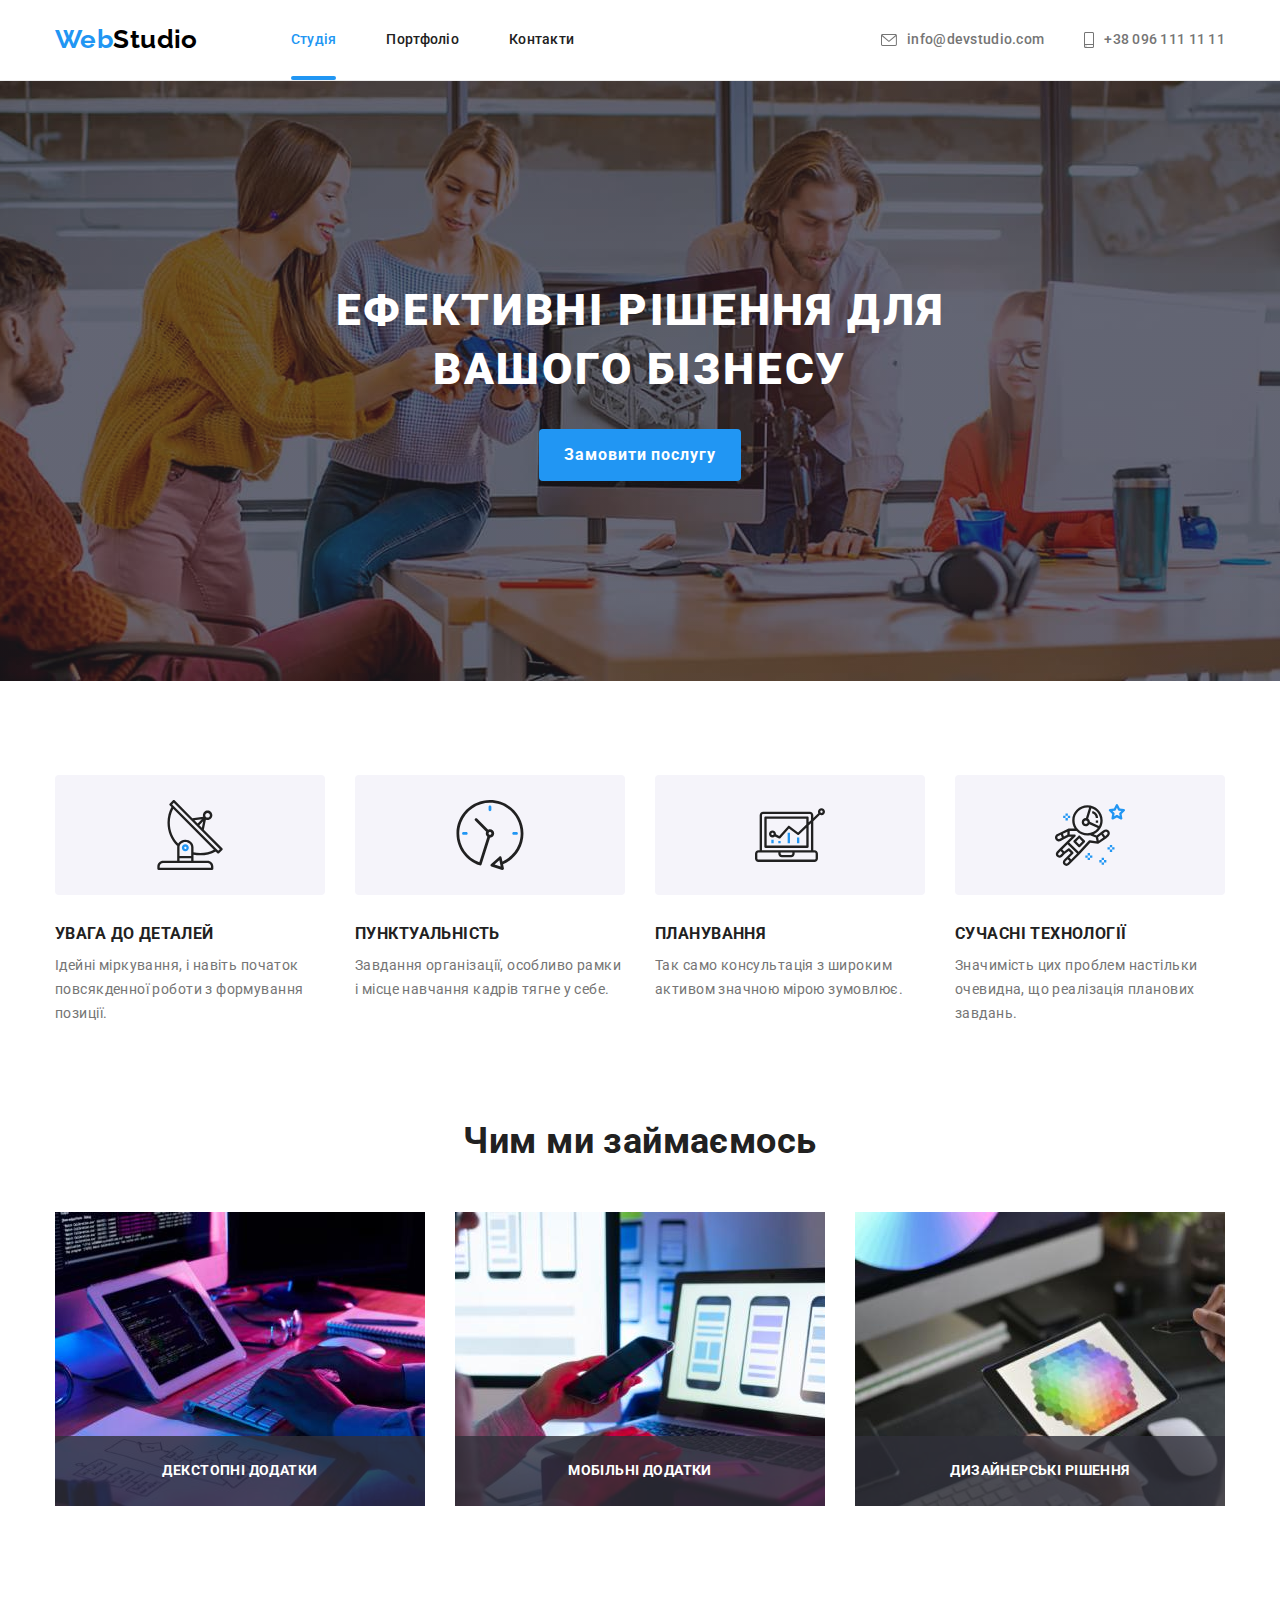
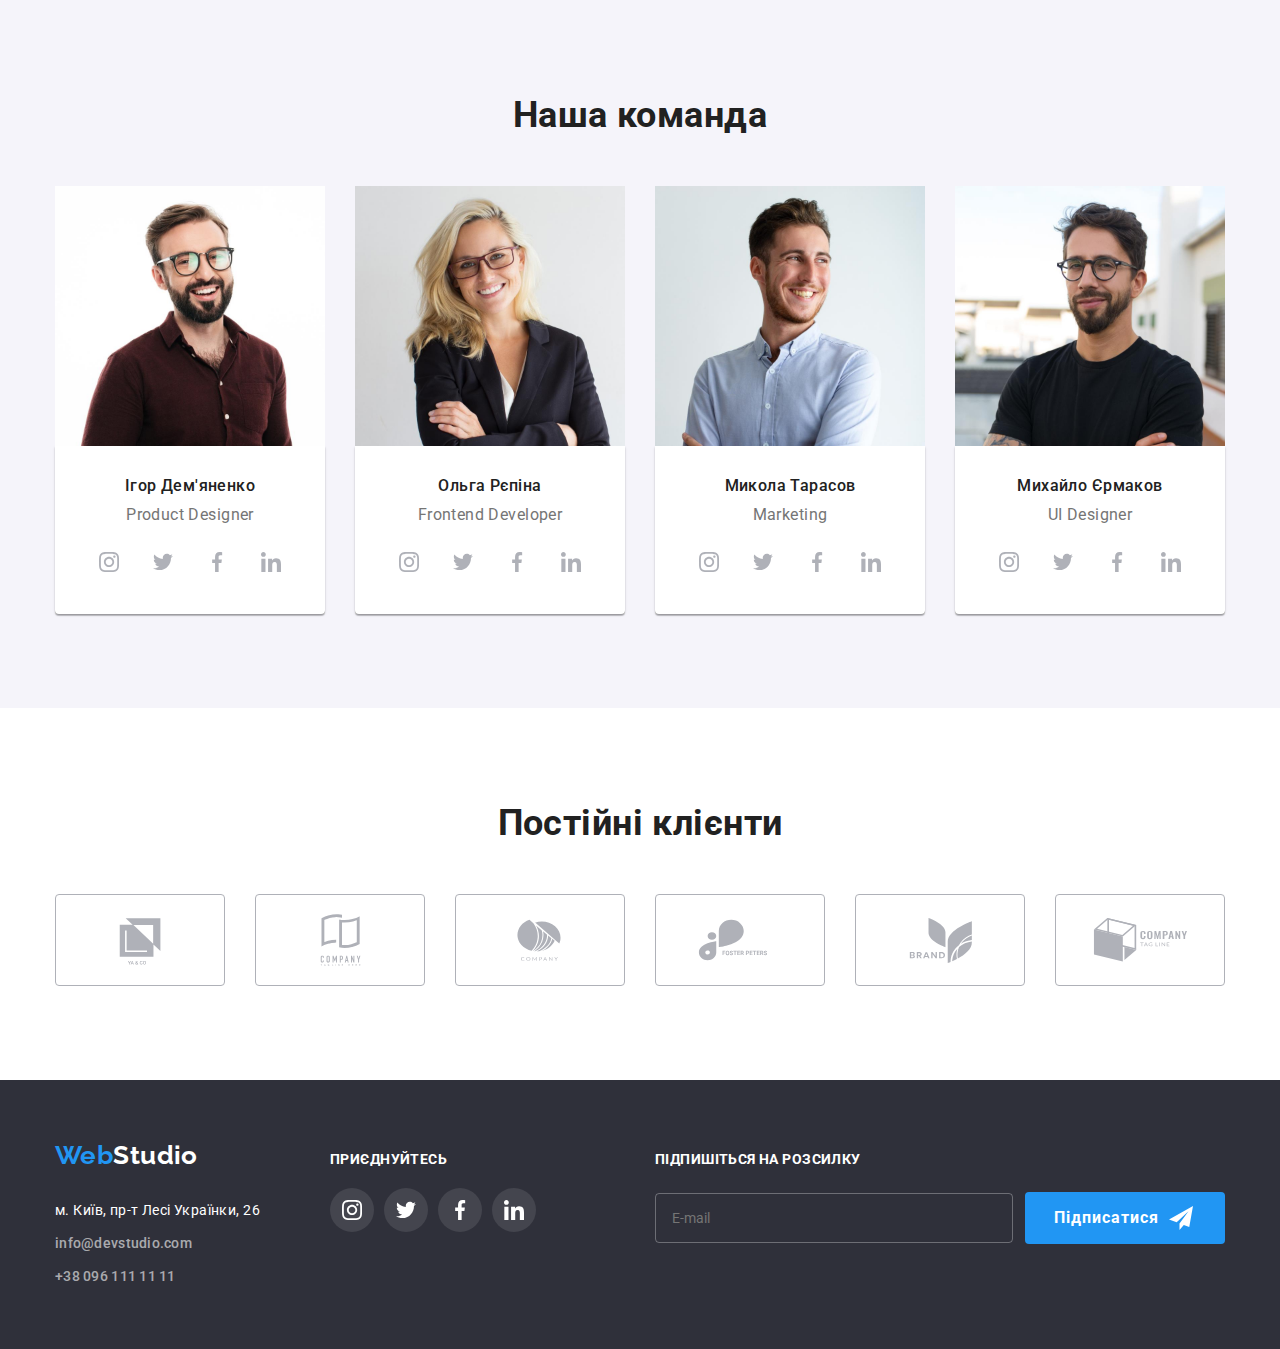
==== commit 992e1c3f: "виправила форму у футері" ====
--- a/index.html
+++ b/index.html
@@ -437,15 +437,19 @@
             </ul>
           </div>
           <div class="form-footer">
-            <p class="mail-footer">Підпишіться на розсилку</p>
             <form class="form-mail">
-              <label for="mail"></label>
-              <input type="email" name="mail" id="mail" class="footer-input" placeholder="E-mail" />
-              <div class="div-button-footer">
-                <button class="button-footer" type="submit">Підписатися</button>
-                <svg width="24" height="24" class="icon-telegram">
-                  <use href="./images/icons.svg#icon-telegram"></use>
-                </svg>
+              <label class="footer-label" for="mail">Підпишіться на розсилку</label>
+              <div class="div-form-mail">
+                <input
+                  type="email"
+                  name="mail"
+                  id="mail"
+                  class="footer-input"
+                  placeholder="E-mail"
+                />
+                  <button class="button-footer" type="submit">Підписатися <svg width="24" height="24" class="icon-telegram">
+                    <use href="./images/icons.svg#icon-telegram"></use>
+                  </svg></button>
               </div>
             </form>
           </div>
@@ -462,7 +466,6 @@
         </button>
         <p class="modal-header">Залиште свої дані, ми вам передзвонимо</p>
         <form class="form">
-
           <div class="form-field">
             <label class="form-label" for="name">Ім'я</label>
             <div class="form-icon">
@@ -504,7 +507,7 @@
           <div class="form-field-checkbox">
             <label class="label-checkbox">
               <input class="input-checkbox" type="checkbox" name="policy" id="policy" />
-              <span class="icon-checkbox"></span>Погоджуюся з розсилкою та приймаю 
+              <span class="icon-checkbox"></span>Погоджуюся з розсилкою та приймаю
               <a class="link-policy" href=""> Умови договору</a>
             </label>
           </div>
--- a/css/styles.css
+++ b/css/styles.css
@@ -701,14 +701,19 @@
 }
 
 .form-footer {
-  margin-left: 93px;
-}
-.mail-footer {
+  margin-left: auto;
+}
+.footer-label {
+  display: inline-block;
   margin-bottom: 20px;
   font-weight: 700;
   font-size: 14px;
   text-transform: uppercase;
   color: var(--primery-white-color);
+}
+.div-form-mail {
+  display: flex;
+  align-items: center;
 }
 .footer-input {
   width: 358px;
@@ -718,12 +723,14 @@
   border-radius: 4px;
   background-color: transparent;
   outline: none;
+  color: var(--primery-white-color);
 }
 .button-footer {
-  display: inline-block;
+  display: flex;
+  align-items: center;
   border: 1px solid transparent;
   border-radius: 4px;
-  padding: 10px 62px 10px 28px;
+  padding: 10px 28px;
   min-width: 200px;
   margin-left: 12px;
 
@@ -736,21 +743,19 @@
   text-align: center;
   cursor: pointer;
   letter-spacing: 0.06em;
-}
-.form-mail {
-  display: flex;
-  align-items: center;
-}
-.div-button-footer {
-  position: relative;
+
+  transition-property: background-color, box-shadow;
+  transition-duration: 250ms;
+  transition-timing-function: var(--timing-function);
 }
 .icon-telegram {
-  position: absolute;
-  top: 50%;
-  right: 28px;
-  transform: translateY(-50%);
   margin-left: 10px;
   fill: var(--primery-white-color);
+}
+.button-footer:hover,
+.button-footer:focus {
+  background-color: #188ce8;
+  box-shadow: 0px 4px 4px rgba(0, 0, 0, 0.15);
 }
 
 /* Portfolio */
